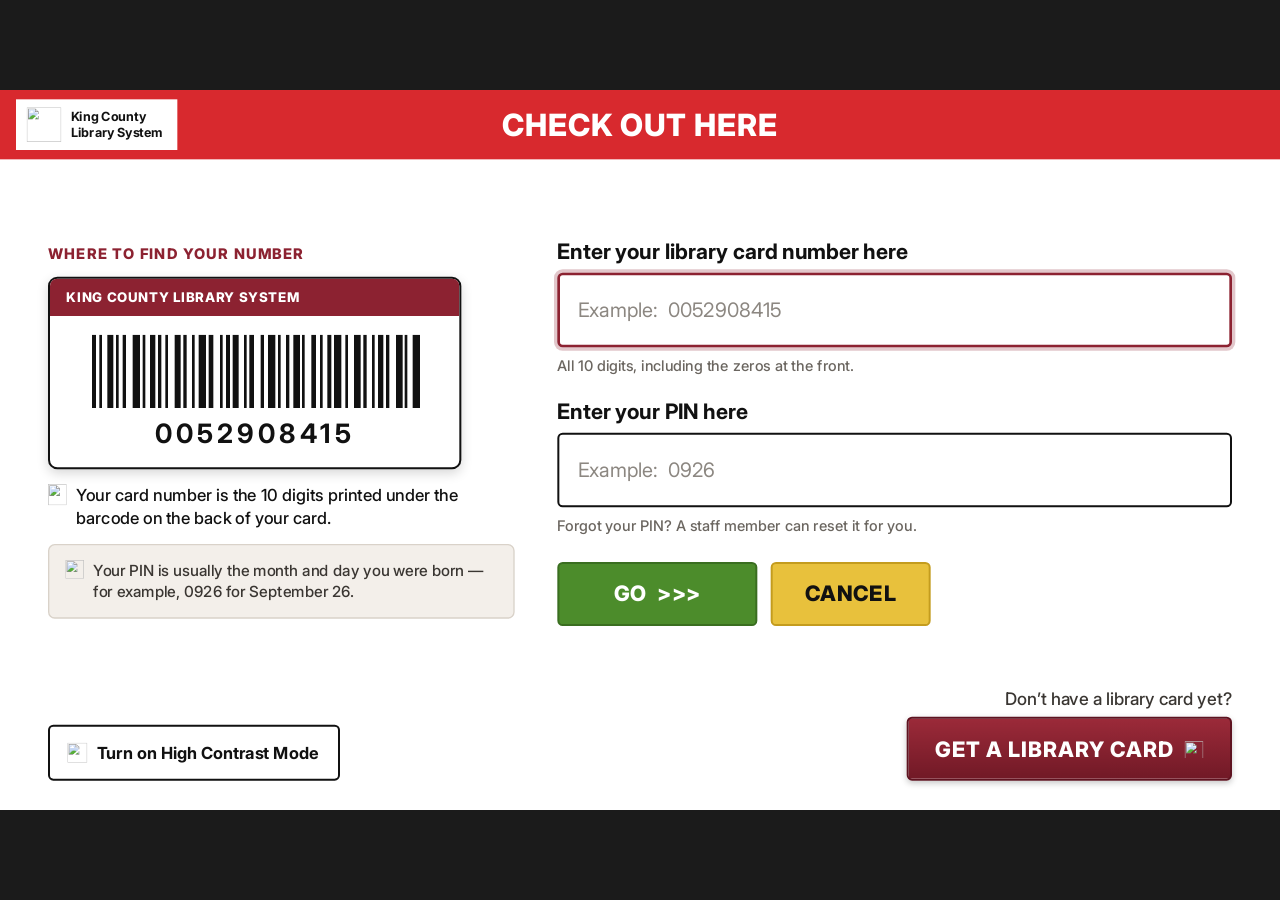
==== kcls-checkout/index.html @ 47d892cd "Add KCLS self-checkout prototype from Figma sign-in redesign Sign-in screen (Figma 106:3) plus a sho" ====
<!doctype html>
<html lang="en">
<head>
  <meta charset="utf-8">
  <meta name="viewport" content="width=device-width, initial-scale=1">
  <title>KCLS Self-Checkout — Prototype</title>
  <link rel="preconnect" href="https://fonts.googleapis.com">
  <link rel="preconnect" href="https://fonts.gstatic.com" crossorigin>
  <link href="https://fonts.googleapis.com/css2?family=Inter:wght@400;500;700;800&display=swap" rel="stylesheet">
  <link rel="stylesheet" href="styles.css">
</head>
<body>
  <!-- The kiosk is designed at 1920×1080; app.js scales the stage to fit any window. -->
  <div class="stage" id="stage" data-screen="signin">

    <header class="banner">
      <div class="logo" aria-label="King County Library System">
        <img class="logo__mark" src="assets/mark.svg" alt="" width="52" height="52">
        <div class="logo__word"><span>King County</span><span>Library System</span></div>
      </div>
      <h1 class="banner__title" id="bannerTitle">CHECK OUT HERE</h1>
    </header>

    <!-- ============ 1. Sign in (from Figma 106:3) ============ -->
    <main class="body screen" id="screen-signin">
      <div class="main-row">
        <section class="help" aria-label="Where to find your number">
          <p class="help__title">WHERE TO FIND YOUR NUMBER</p>

          <div class="card">
            <div class="card__head">KING COUNTY LIBRARY SYSTEM</div>
            <div class="card__body">
              <div class="barcode" id="barcode" aria-hidden="true"></div>
              <p class="card__num">0052908415</p>
            </div>
          </div>

          <div class="callout">
            <img src="assets/arrow.svg" alt="" width="28" height="32">
            <p>Your card number is the 10 digits printed under the barcode on the back of your card.</p>
          </div>

          <div class="pin-hint">
            <img src="assets/key.svg" alt="" width="28" height="28">
            <p>Your PIN is usually the month and day you were born — for example, 0926 for September 26.</p>
          </div>
        </section>

        <form class="form" id="signinForm" novalidate autocomplete="off">
          <div class="field">
            <label class="field__label" for="cardInput">Enter your library card number here</label>
            <input class="field__input" id="cardInput" name="card" inputmode="numeric" maxlength="10"
                   placeholder="Example:  0052908415" aria-describedby="cardHint" autofocus>
            <p class="field__hint" id="cardHint" data-default="All 10 digits, including the zeros at the front.">All 10 digits, including the zeros at the front.</p>
          </div>

          <div class="field">
            <label class="field__label" for="pinInput">Enter your PIN here</label>
            <input class="field__input" id="pinInput" name="pin" type="password" inputmode="numeric" maxlength="4"
                   placeholder="Example:  0926" aria-describedby="pinHint">
            <p class="field__hint" id="pinHint" data-default="Forgot your PIN? A staff member can reset it for you.">Forgot your PIN? A staff member can reset it for you.</p>
          </div>

          <div class="actions">
            <button type="submit" class="btn btn--go" id="goBtn">GO&nbsp;&nbsp;&gt;&gt;&gt;</button>
            <button type="button" class="btn btn--cancel" id="cancelBtn">CANCEL</button>
          </div>
        </form>
      </div>

      <div class="bottom-row">
        <button type="button" class="btn btn--hc" id="hcBtn" aria-pressed="false">
          <img src="assets/contrast.svg" alt="" width="30" height="30">
          <span id="hcLabel">Turn on High Contrast Mode</span>
        </button>

        <div class="get-card">
          <p>Don’t have a library card yet?</p>
          <button type="button" class="btn btn--getcard" id="getCardBtn">
            <span>GET A LIBRARY CARD</span>
            <img src="assets/plus.svg" alt="" width="28" height="28">
          </button>
        </div>
      </div>
    </main>

    <!-- ============ 2. Get a library card (prototype extension) ============ -->
    <main class="body screen" id="screen-getcard" hidden>
      <div class="panel">
        <h2 class="panel__title">Get a library card</h2>
        <p class="panel__lead">It’s free for anyone who lives, works, goes to school, or owns property in King County.</p>
        <ol class="steps">
          <li><b>1</b><span>Bring a photo ID and proof of your address to any service desk.</span></li>
          <li><b>2</b><span>A staff member will print your card and set your PIN with you.</span></li>
          <li><b>3</b><span>Come back here and sign in with the number under the barcode.</span></li>
        </ol>
        <div class="actions">
          <button type="button" class="btn btn--cancel" data-go="signin">BACK TO SIGN IN</button>
        </div>
      </div>
    </main>

    <!-- ============ 3. Check out items (prototype extension) ============ -->
    <main class="body screen" id="screen-checkout" hidden>
      <div class="main-row main-row--top">
        <section class="panel panel--list">
          <p class="help__title" id="welcomeTitle">SIGNED IN · CARD ENDING 8415</p>
          <h2 class="panel__title">Scan your items</h2>
          <p class="panel__lead">Place one item at a time on the scanner, barcode facing down.</p>

          <ul class="items" id="itemList" aria-live="polite"></ul>
          <p class="items__empty" id="itemEmpty">No items yet. Scan your first item to begin.</p>
        </section>

        <aside class="panel panel--side">
          <div class="summary">
            <span class="summary__label">ITEMS CHECKED OUT</span>
            <span class="summary__count" id="itemCount">0</span>
          </div>
          <button type="button" class="btn btn--hc btn--wide" id="scanBtn">
            <span>Simulate scanning an item</span>
          </button>
          <div class="actions actions--stack">
            <button type="button" class="btn btn--go btn--wide" id="doneBtn" disabled>DONE</button>
            <button type="button" class="btn btn--cancel btn--wide" id="signOutBtn">CANCEL</button>
          </div>
        </aside>
      </div>
    </main>

    <!-- ============ 4. Receipt / done (prototype extension) ============ -->
    <main class="body screen" id="screen-receipt" hidden>
      <div class="panel panel--center">
        <div class="tick" aria-hidden="true">✓</div>
        <h2 class="panel__title" id="receiptTitle">You’re all set!</h2>
        <p class="panel__lead" id="receiptLead">Would you like a receipt?</p>
        <div class="due" id="dueNote"></div>
        <div class="actions" id="receiptActions">
          <button type="button" class="btn btn--go" data-receipt="print">PRINT</button>
          <button type="button" class="btn btn--hc" data-receipt="email">EMAIL</button>
          <button type="button" class="btn btn--cancel" data-receipt="none">NO RECEIPT</button>
        </div>
        <p class="restart" id="restartNote" hidden>Returning to the start in <b id="countdown">8</b>…
          <button type="button" class="btn btn--hc" id="restartBtn">START OVER</button></p>
      </div>
    </main>

  </div>

  <script src="app.js"></script>
</body>
</html>
---- kcls-checkout/styles.css ----
/* KCLS Self-Checkout prototype — implements Figma "Post — Merged sign-in screen" (node 106:3).
   Kiosk is a fixed 1920×1080 canvas; app.js scales it to fit the window. */

:root {
  --red: #d8292e;
  --maroon: #8c2231;
  --ink: #111;
  --ink-soft: #3a3632;
  --muted: #6b6660;
  --placeholder: #8c8781;
  --paper: #fff;
  --cream: #f3efea;
  --cream-line: #d9d2c9;
  --error: #b3121a;
  --go: #4c8c2b;
  --go-line: #3a6e20;
  --cancel: #e8c13c;
  --cancel-line: #c49c1e;
  --font: "Inter", system-ui, -apple-system, "Segoe UI", Roboto, Arial, sans-serif;
}

/* High-contrast theme (toggle at bottom-left of sign-in) */
.stage.hc {
  --paper: #000;
  --ink: #fff;
  --ink-soft: #fff;
  --muted: #f2f2f2;
  --placeholder: #cfcfcf;
  --maroon: #ffe600;
  --cream: #000;
  --cream-line: #fff;
  --error: #ff8a8a;
}

* { box-sizing: border-box; }
html, body { margin: 0; height: 100%; background: #1b1b1b; overflow: hidden; }
body { font-family: var(--font); }
button, input { font: inherit; }
[hidden] { display: none !important; }

.stage {
  position: absolute;
  left: 50%; top: 50%;
  width: 1920px; height: 1080px;
  transform-origin: center center;
  transform: translate(-50%, -50%) scale(var(--scale, 1));
  background: var(--paper);
  color: var(--ink);
  display: flex; flex-direction: column;
  overflow: hidden;
}

/* ---------- Banner ---------- */
.banner {
  position: relative; flex: none;
  height: 104px; background: var(--red);
  display: flex; align-items: center; justify-content: center;
}
.banner__title {
  margin: 0; color: #fff;
  font-weight: 800; font-size: 46px; letter-spacing: 1.5px; white-space: nowrap;
}
.logo {
  position: absolute; left: 24px; top: 14px;
  display: flex; align-items: center; gap: 14px;
  padding: 12px 22px 12px 16px;
  background: #fff; color: #111; overflow: hidden;
}
.logo__mark { display: block; flex: none; width: 52px; height: 52px; }
.logo__word { display: flex; flex-direction: column; font-weight: 700; font-size: 19px; line-height: 23px; white-space: nowrap; }

/* ---------- Layout ---------- */
.body {
  flex: 1 1 0; min-height: 0;
  display: flex; flex-direction: column; justify-content: space-between;
  padding: 52px 72px 44px;
  overflow: hidden;
}
.main-row { flex: 1 1 0; min-height: 0; display: flex; align-items: center; gap: 64px; }
.main-row--top { align-items: stretch; }

/* ---------- Help panel ---------- */
.help { flex: none; width: 700px; display: flex; flex-direction: column; gap: 22px; }
.help__title { margin: 0; color: var(--maroon); font-weight: 800; font-size: 22px; letter-spacing: 1.6px; white-space: nowrap; }

.card {
  width: 620px; background: #fff; color: #111;
  border: 3px solid #111; border-radius: 14px; overflow: hidden;
  box-shadow: 0 6px 18px rgba(0, 0, 0, .16);
}
.card__head { background: #8c2231; color: #fff; padding: 16px 24px; font-weight: 800; font-size: 20px; letter-spacing: 1.2px; white-space: nowrap; }
.card__body { display: flex; flex-direction: column; align-items: center; gap: 14px; padding: 28px 30px 26px; }
.barcode { position: relative; flex: none; width: 500px; height: 110px; background: #fff; overflow: hidden; }
.barcode i { position: absolute; top: 0; height: 110px; background: #111; }
.card__num { margin: 0; font-weight: 700; font-size: 40px; letter-spacing: 6px; white-space: nowrap; }

.callout { display: flex; align-items: flex-start; gap: 14px; }
.callout img { flex: none; width: 28px; height: 32px; }
.callout p { flex: 1 1 0; min-width: 0; margin: 0; font-weight: 500; font-size: 25px; line-height: 34px; }

.pin-hint {
  display: flex; align-items: flex-start; gap: 14px;
  padding: 22px 24px; background: var(--cream);
  border: 2px solid var(--cream-line); border-radius: 10px;
}
.pin-hint img { flex: none; width: 28px; height: 28px; }
.pin-hint p { flex: 1 1 0; min-width: 0; margin: 0; font-weight: 500; font-size: 23px; line-height: 32px; color: var(--ink-soft); }

/* ---------- Form ---------- */
.form { flex: 1 1 0; min-width: 0; display: flex; flex-direction: column; gap: 34px; }
.field { display: flex; flex-direction: column; gap: 12px; }
.field__label { font-weight: 700; font-size: 32px; line-height: 40px; white-space: nowrap; }
.field__input {
  width: 100%; height: 112px; padding: 0 28px;
  background: var(--paper); color: var(--ink);
  border: 3px solid var(--ink); border-radius: 8px;
  font-weight: 500; font-size: 30px; outline: none;
}
.field__input::placeholder { color: var(--placeholder); font-weight: 400; opacity: 1; white-space: pre; }
.field__input:focus {
  border-width: 4px; padding-left: 27px; border-color: var(--maroon);
  box-shadow: 0 0 0 5px rgba(140, 34, 49, .25);
}
.stage.hc .field__input:focus { box-shadow: 0 0 0 5px rgba(255, 230, 0, .35); }
.field__input.is-invalid { border-color: var(--error); }
.field__hint { margin: 0; font-weight: 500; font-size: 22px; line-height: 30px; color: var(--muted); }
.field__hint.is-error { color: var(--error); font-weight: 700; }

.actions { display: flex; align-items: center; gap: 20px; padding-top: 6px; }

/* ---------- Buttons ---------- */
.btn {
  display: inline-flex; align-items: center; justify-content: center;
  height: 96px; border-radius: 8px; cursor: pointer;
  font-weight: 800; font-size: 32px; white-space: nowrap;
  transition: transform .06s ease, filter .12s ease;
}
.btn:active { transform: translateY(2px); filter: brightness(.94); }
.btn:focus-visible { outline: 5px solid #1d6fe8; outline-offset: 3px; }
.btn:disabled { opacity: .45; cursor: not-allowed; }

.btn--go { width: 300px; background: var(--go); border: 3px solid var(--go-line); color: #fff; letter-spacing: 1.2px; }
.btn--cancel { width: 240px; background: var(--cancel); border: 3px solid var(--cancel-line); color: #111; letter-spacing: 1.2px; }

.bottom-row { flex: none; display: flex; align-items: flex-end; justify-content: space-between; padding-top: 28px; }
.btn--hc {
  height: 84px; gap: 14px; padding: 0 30px 0 26px;
  background: var(--paper); color: var(--ink);
  border: 3px solid var(--ink);
  font-weight: 700; font-size: 25px;
}
.btn--hc img { width: 30px; height: 30px; }
.stage.hc .btn--hc img, .stage.hc .callout img, .stage.hc .pin-hint img { filter: invert(1); }

.get-card { display: flex; flex-direction: column; align-items: flex-end; gap: 12px; }
.get-card p { margin: 0; font-weight: 500; font-size: 26px; color: var(--ink-soft); }
.btn--getcard {
  gap: 16px; padding: 0 40px;
  background: linear-gradient(180deg, #9b2a39, #711926);
  border: 3px solid #5e1320; color: #fff; letter-spacing: 1.4px;
  box-shadow: 0 4px 10px rgba(0, 0, 0, .22);
}
.btn--getcard img { width: 28px; height: 28px; }

/* ---------- Prototype extension screens (same visual language) ---------- */
.panel { display: flex; flex-direction: column; gap: 22px; }
.panel__title { margin: 0; font-weight: 800; font-size: 56px; line-height: 1.1; }
.panel__lead { margin: 0; font-weight: 500; font-size: 28px; line-height: 38px; color: var(--ink-soft); max-width: 1100px; }
.panel--center { margin: auto; align-items: center; text-align: center; max-width: 1200px; }
.panel--list { flex: 1 1 0; min-width: 0; }
.panel--side { flex: none; width: 520px; gap: 28px; justify-content: flex-start; padding-top: 49px; }
.btn--wide { width: 100%; }

.steps { list-style: none; margin: 14px 0 0; padding: 0; display: flex; flex-direction: column; gap: 22px; max-width: 1100px; }
.steps li { display: flex; align-items: flex-start; gap: 22px; font-weight: 500; font-size: 28px; line-height: 40px; }
.steps b { flex: none; display: grid; place-items: center; width: 40px; height: 40px; border-radius: 50%; background: var(--maroon); color: #fff; font-size: 22px; }
.stage.hc .steps b { color: #000; }

.items { list-style: none; margin: 8px 0 0; padding: 0; display: flex; flex-direction: column; gap: 14px; overflow: auto; }
.items li {
  display: flex; align-items: center; justify-content: space-between; gap: 24px;
  padding: 20px 28px; background: var(--cream);
  border: 2px solid var(--cream-line); border-radius: 10px;
  animation: pop .25s ease;
}
.items .t { font-weight: 700; font-size: 28px; line-height: 34px; }
.items .a { font-weight: 500; font-size: 22px; color: var(--muted); }
.items .d { flex: none; font-weight: 700; font-size: 24px; color: var(--ink-soft); }
.items__empty { margin: 0; font-weight: 500; font-size: 26px; color: var(--muted); }
@keyframes pop { from { opacity: 0; transform: translateY(8px); } to { opacity: 1; transform: none; } }

.summary { display: flex; flex-direction: column; gap: 6px; padding: 28px; border: 3px solid var(--ink); border-radius: 14px; background: var(--paper); box-shadow: 0 6px 18px rgba(0, 0, 0, .16); }
.summary__label { color: var(--maroon); font-weight: 800; font-size: 22px; letter-spacing: 1.6px; }
.summary__count { font-weight: 800; font-size: 96px; line-height: 1; }
.actions--stack { flex-direction: column; align-items: stretch; padding-top: 0; }

.tick { display: grid; place-items: center; width: 120px; height: 120px; border-radius: 50%; background: var(--go); color: #fff; font-size: 72px; font-weight: 800; }
.due { padding: 18px 28px; background: var(--cream); border: 2px solid var(--cream-line); border-radius: 10px; font-weight: 500; font-size: 26px; line-height: 36px; }
.restart { display: flex; align-items: center; gap: 24px; margin: 6px 0 0; font-weight: 500; font-size: 26px; }
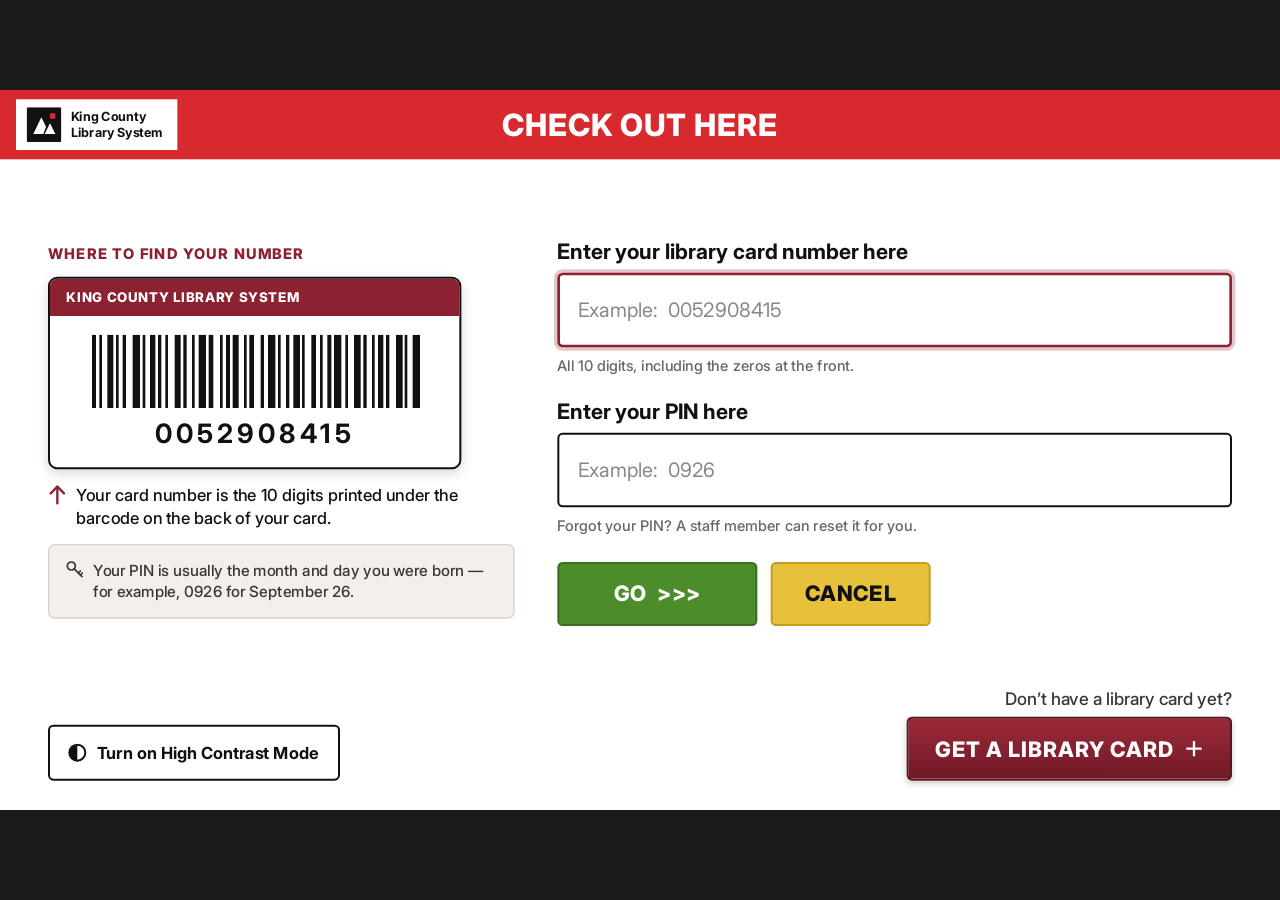
==== commit ed235e93: "Update KCLS prototype to match the Design canvas Inline SVG icons (theme-aware in high contrast), re" ====
--- a/kcls-checkout/index.html
+++ b/kcls-checkout/index.html
@@ -15,7 +15,7 @@
 
     <header class="banner">
       <div class="logo" aria-label="King County Library System">
-        <img class="logo__mark" src="assets/mark.svg" alt="" width="52" height="52">
+        <svg class="logo__mark" width="52" height="52" viewBox="0 0 52 52" aria-hidden="true"><rect width="52" height="52" rx="2" fill="#111111"></rect><path d="M10 40 L22 15 L29 29 L25 40 Z" fill="#ffffff"></path><path d="M27 40 L35 24 L43 40 Z" fill="#ffffff"></path><rect x="35" y="9" width="8" height="8" fill="#d8292e"></rect></svg>
         <div class="logo__word"><span>King County</span><span>Library System</span></div>
       </div>
       <h1 class="banner__title" id="bannerTitle">CHECK OUT HERE</h1>
@@ -36,12 +36,12 @@
           </div>
 
           <div class="callout">
-            <img src="assets/arrow.svg" alt="" width="28" height="32">
+            <svg width="28" height="32" viewBox="0 0 28 32" fill="none" stroke="currentColor" stroke-width="3.5" stroke-linecap="round" stroke-linejoin="round" aria-hidden="true"><path d="M14 29 V4"></path><path d="M4 14 L14 4 L24 14"></path></svg>
             <p>Your card number is the 10 digits printed under the barcode on the back of your card.</p>
           </div>
 
           <div class="pin-hint">
-            <img src="assets/key.svg" alt="" width="28" height="28">
+            <svg width="28" height="28" viewBox="0 0 28 28" fill="none" stroke="currentColor" stroke-width="2.6" stroke-linecap="round" stroke-linejoin="round" aria-hidden="true"><circle cx="9" cy="9" r="6"></circle><path d="M13.3 13.3 L25 25"></path><path d="M19.5 19.5 L22.5 16.5"></path><path d="M22.5 22.5 L25.5 19.5"></path></svg>
             <p>Your PIN is usually the month and day you were born — for example, 0926 for September 26.</p>
           </div>
         </section>
@@ -70,7 +70,7 @@
 
       <div class="bottom-row">
         <button type="button" class="btn btn--hc" id="hcBtn" aria-pressed="false">
-          <img src="assets/contrast.svg" alt="" width="30" height="30">
+          <svg width="30" height="30" viewBox="0 0 30 30" aria-hidden="true"><circle cx="15" cy="15" r="12" fill="none" stroke="currentColor" stroke-width="3"></circle><path d="M15 3 A12 12 0 0 0 15 27 Z" fill="currentColor"></path></svg>
           <span id="hcLabel">Turn on High Contrast Mode</span>
         </button>
 
@@ -78,7 +78,7 @@
           <p>Don’t have a library card yet?</p>
           <button type="button" class="btn btn--getcard" id="getCardBtn">
             <span>GET A LIBRARY CARD</span>
-            <img src="assets/plus.svg" alt="" width="28" height="28">
+            <svg width="28" height="28" viewBox="0 0 28 28" fill="none" stroke="#ffffff" stroke-width="3.5" stroke-linecap="round" aria-hidden="true"><path d="M14 4 V24"></path><path d="M4 14 H24"></path></svg>
           </button>
         </div>
       </div>
@@ -118,6 +118,7 @@
             <span class="summary__count" id="itemCount">0</span>
           </div>
           <button type="button" class="btn btn--hc btn--wide" id="scanBtn">
+            <svg width="30" height="30" viewBox="0 0 30 30" fill="none" stroke="currentColor" stroke-width="2.6" stroke-linecap="round" aria-hidden="true"><path d="M3 9 V3 H9"></path><path d="M21 3 H27 V9"></path><path d="M27 21 V27 H21"></path><path d="M9 27 H3 V21"></path><path d="M9 10 V20"></path><path d="M13 10 V20"></path><path d="M17 10 V20"></path><path d="M21 10 V20"></path></svg>
             <span>Simulate scanning an item</span>
           </button>
           <div class="actions actions--stack">
@@ -131,14 +132,14 @@
     <!-- ============ 4. Receipt / done (prototype extension) ============ -->
     <main class="body screen" id="screen-receipt" hidden>
       <div class="panel panel--center">
-        <div class="tick" aria-hidden="true">✓</div>
+        <div class="tick" aria-hidden="true"><svg width="64" height="64" viewBox="0 0 64 64" fill="none" stroke="#ffffff" stroke-width="8" stroke-linecap="round" stroke-linejoin="round"><path d="M14 33 L27 46 L51 19"></path></svg></div>
         <h2 class="panel__title" id="receiptTitle">You’re all set!</h2>
+        <div class="due" id="dueNote"></div>
         <p class="panel__lead" id="receiptLead">Would you like a receipt?</p>
-        <div class="due" id="dueNote"></div>
         <div class="actions" id="receiptActions">
-          <button type="button" class="btn btn--go" data-receipt="print">PRINT</button>
-          <button type="button" class="btn btn--hc" data-receipt="email">EMAIL</button>
-          <button type="button" class="btn btn--cancel" data-receipt="none">NO RECEIPT</button>
+          <button type="button" class="btn btn--go btn--receipt" data-receipt="print">PRINT</button>
+          <button type="button" class="btn btn--hc btn--receipt" data-receipt="email">EMAIL</button>
+          <button type="button" class="btn btn--cancel btn--receipt" data-receipt="none">NO RECEIPT</button>
         </div>
         <p class="restart" id="restartNote" hidden>Returning to the start in <b id="countdown">8</b>…
           <button type="button" class="btn btn--hc" id="restartBtn">START OVER</button></p>
--- a/kcls-checkout/styles.css
+++ b/kcls-checkout/styles.css
@@ -95,7 +95,7 @@
 .card__num { margin: 0; font-weight: 700; font-size: 40px; letter-spacing: 6px; white-space: nowrap; }
 
 .callout { display: flex; align-items: flex-start; gap: 14px; }
-.callout img { flex: none; width: 28px; height: 32px; }
+.callout svg { flex: none; width: 28px; height: 32px; color: var(--maroon); }
 .callout p { flex: 1 1 0; min-width: 0; margin: 0; font-weight: 500; font-size: 25px; line-height: 34px; }
 
 .pin-hint {
@@ -103,7 +103,7 @@
   padding: 22px 24px; background: var(--cream);
   border: 2px solid var(--cream-line); border-radius: 10px;
 }
-.pin-hint img { flex: none; width: 28px; height: 28px; }
+.pin-hint svg { flex: none; width: 28px; height: 28px; color: var(--ink-soft); }
 .pin-hint p { flex: 1 1 0; min-width: 0; margin: 0; font-weight: 500; font-size: 23px; line-height: 32px; color: var(--ink-soft); }
 
 /* ---------- Form ---------- */
@@ -149,8 +149,7 @@
   border: 3px solid var(--ink);
   font-weight: 700; font-size: 25px;
 }
-.btn--hc img { width: 30px; height: 30px; }
-.stage.hc .btn--hc img, .stage.hc .callout img, .stage.hc .pin-hint img { filter: invert(1); }
+.btn--hc svg { flex: none; width: 30px; height: 30px; }
 
 .get-card { display: flex; flex-direction: column; align-items: flex-end; gap: 12px; }
 .get-card p { margin: 0; font-weight: 500; font-size: 26px; color: var(--ink-soft); }
@@ -160,7 +159,7 @@
   border: 3px solid #5e1320; color: #fff; letter-spacing: 1.4px;
   box-shadow: 0 4px 10px rgba(0, 0, 0, .22);
 }
-.btn--getcard img { width: 28px; height: 28px; }
+.btn--getcard svg { flex: none; width: 28px; height: 28px; }
 
 /* ---------- Prototype extension screens (same visual language) ---------- */
 .panel { display: flex; flex-direction: column; gap: 22px; }
@@ -170,6 +169,7 @@
 .panel--list { flex: 1 1 0; min-width: 0; }
 .panel--side { flex: none; width: 520px; gap: 28px; justify-content: flex-start; padding-top: 49px; }
 .btn--wide { width: 100%; }
+.btn--receipt { width: 300px; height: 96px; padding: 0; font-weight: 800; font-size: 32px; letter-spacing: 1.2px; }
 
 .steps { list-style: none; margin: 14px 0 0; padding: 0; display: flex; flex-direction: column; gap: 22px; max-width: 1100px; }
 .steps li { display: flex; align-items: flex-start; gap: 22px; font-weight: 500; font-size: 28px; line-height: 40px; }
@@ -194,6 +194,6 @@
 .summary__count { font-weight: 800; font-size: 96px; line-height: 1; }
 .actions--stack { flex-direction: column; align-items: stretch; padding-top: 0; }
 
-.tick { display: grid; place-items: center; width: 120px; height: 120px; border-radius: 50%; background: var(--go); color: #fff; font-size: 72px; font-weight: 800; }
+.tick { display: grid; place-items: center; width: 120px; height: 120px; border-radius: 50%; background: var(--go); }
 .due { padding: 18px 28px; background: var(--cream); border: 2px solid var(--cream-line); border-radius: 10px; font-weight: 500; font-size: 26px; line-height: 36px; }
 .restart { display: flex; align-items: center; gap: 24px; margin: 6px 0 0; font-weight: 500; font-size: 26px; }
